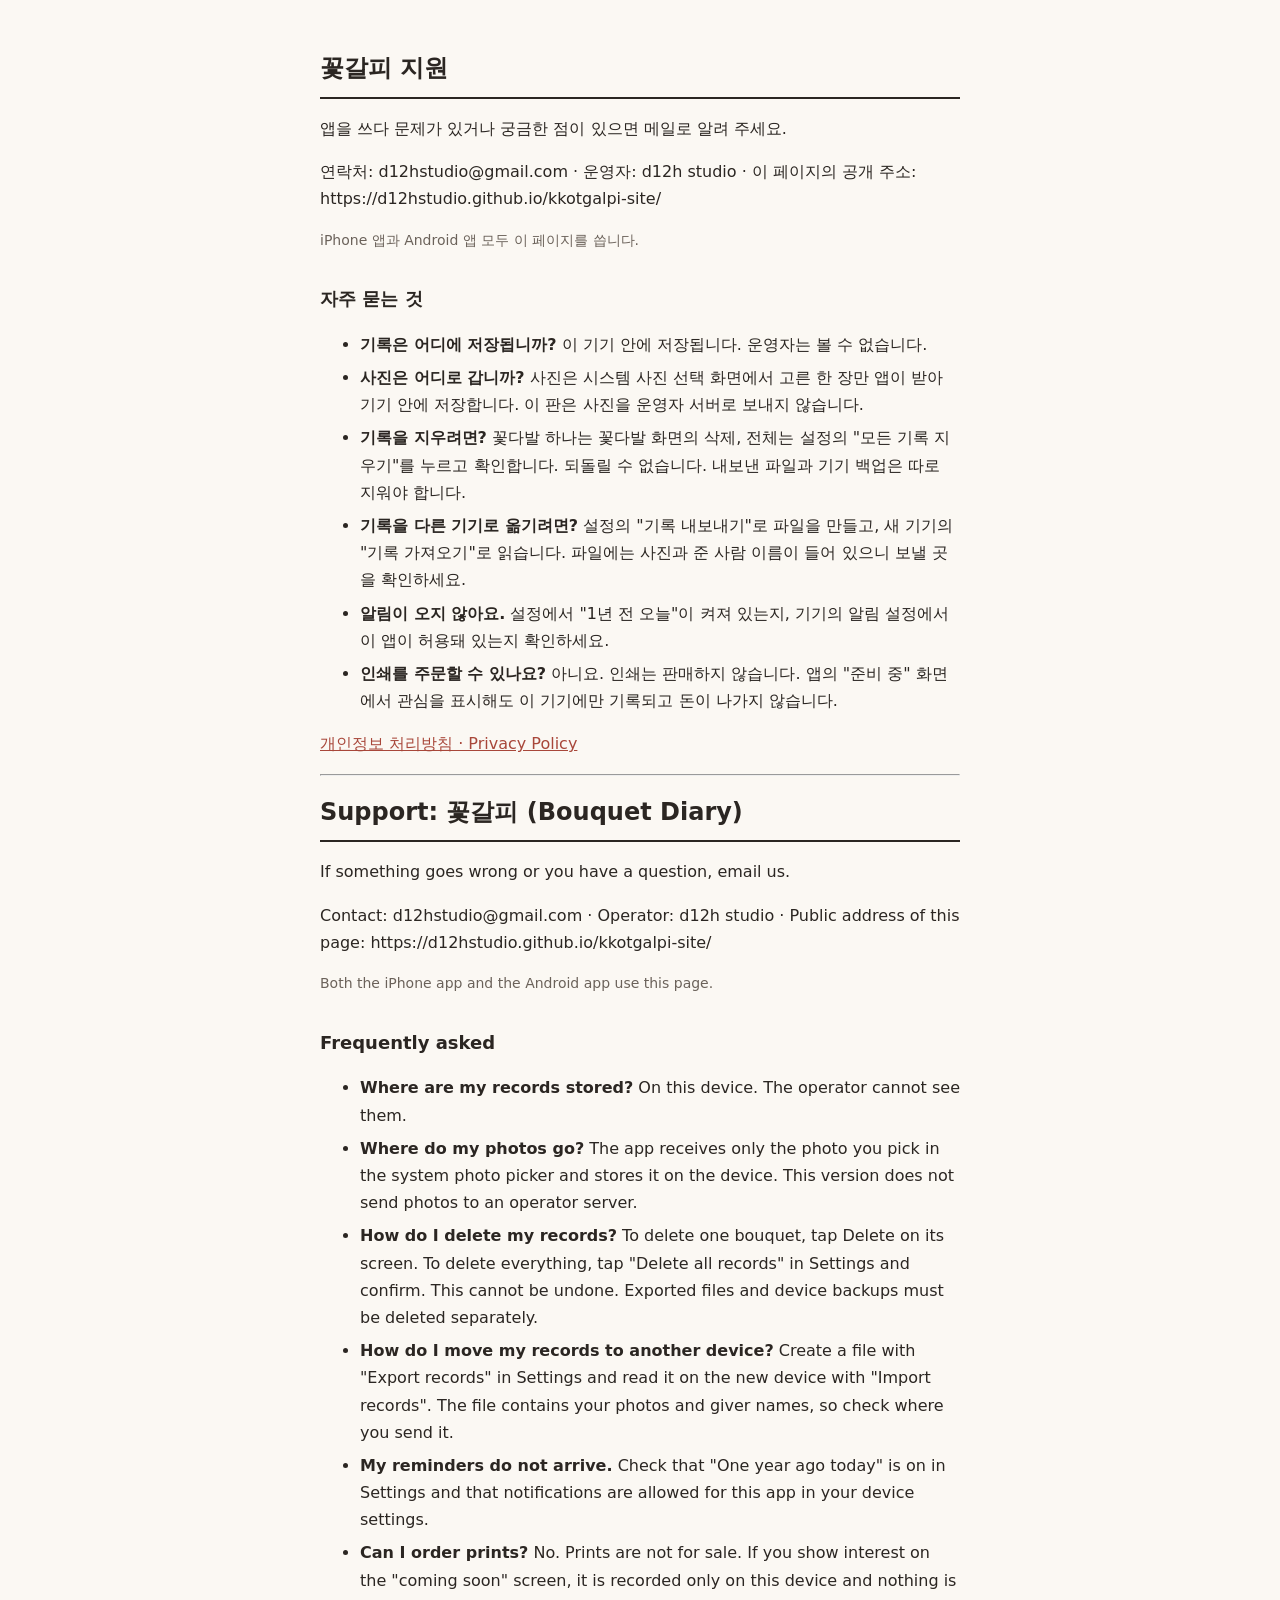
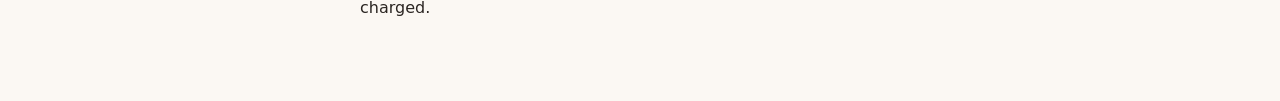
==== index.html @ 7ce9a590 "Add Kkotgalpi support and privacy policy pages Co-Authored-By: Claude Sonnet 5.5 <noreply@anthropic." ====
<!doctype html>
<html lang="ko"><head><meta charset="utf-8"><meta name="viewport" content="width=device-width,initial-scale=1">
<title>꽃갈피 지원 / Support</title><link rel="stylesheet" href="style.css"></head>
<body><main>
<h1>꽃갈피 지원</h1>
<p>앱을 쓰다 문제가 있거나 궁금한 점이 있으면 메일로 알려 주세요.</p>
<p>연락처: d12hstudio@gmail.com · 운영자: d12h studio · 이 페이지의 공개 주소: https://d12hstudio.github.io/kkotgalpi-site/</p>
<p class="note">iPhone 앱과 Android 앱 모두 이 페이지를 씁니다.</p>
<h2>자주 묻는 것</h2><ul>
<li id="a1"><b>기록은 어디에 저장됩니까?</b> 이 기기 안에 저장됩니다. 운영자는 볼 수 없습니다.</li>
<li id="a2"><b>사진은 어디로 갑니까?</b> 사진은 시스템 사진 선택 화면에서 고른 한 장만 앱이 받아 기기 안에 저장합니다. 이 판은 사진을 운영자 서버로 보내지 않습니다.</li>
<li id="a3"><b>기록을 지우려면?</b> 꽃다발 하나는 꽃다발 화면의 삭제, 전체는 설정의 &quot;모든 기록 지우기&quot;를 누르고 확인합니다. 되돌릴 수 없습니다. 내보낸 파일과 기기 백업은 따로 지워야 합니다.</li>
<li id="a4"><b>기록을 다른 기기로 옮기려면?</b> 설정의 &quot;기록 내보내기&quot;로 파일을 만들고, 새 기기의 &quot;기록 가져오기&quot;로 읽습니다. 파일에는 사진과 준 사람 이름이 들어 있으니 보낼 곳을 확인하세요.</li>
<li id="a5"><b>알림이 오지 않아요.</b> 설정에서 &quot;1년 전 오늘&quot;이 켜져 있는지, 기기의 알림 설정에서 이 앱이 허용돼 있는지 확인하세요.</li>
<li id="a6"><b>인쇄를 주문할 수 있나요?</b> 아니요. 인쇄는 판매하지 않습니다. 앱의 &quot;준비 중&quot; 화면에서 관심을 표시해도 이 기기에만 기록되고 돈이 나가지 않습니다.</li>
</ul>
<p><a href="privacy.html">개인정보 처리방침 · Privacy Policy</a></p>
<hr>
<h1>Support: 꽃갈피 (Bouquet Diary)</h1>
<p>If something goes wrong or you have a question, email us.</p>
<p>Contact: d12hstudio@gmail.com · Operator: d12h studio · Public address of this page: https://d12hstudio.github.io/kkotgalpi-site/</p>
<p class="note">Both the iPhone app and the Android app use this page.</p>
<h2>Frequently asked</h2><ul>
<li id="a1e"><b>Where are my records stored?</b> On this device. The operator cannot see them.</li>
<li id="a2e"><b>Where do my photos go?</b> The app receives only the photo you pick in the system photo picker and stores it on the device. This version does not send photos to an operator server.</li>
<li id="a3e"><b>How do I delete my records?</b> To delete one bouquet, tap Delete on its screen. To delete everything, tap &quot;Delete all records&quot; in Settings and confirm. This cannot be undone. Exported files and device backups must be deleted separately.</li>
<li id="a4e"><b>How do I move my records to another device?</b> Create a file with &quot;Export records&quot; in Settings and read it on the new device with &quot;Import records&quot;. The file contains your photos and giver names, so check where you send it.</li>
<li id="a5e"><b>My reminders do not arrive.</b> Check that &quot;One year ago today&quot; is on in Settings and that notifications are allowed for this app in your device settings.</li>
<li id="a6e"><b>Can I order prints?</b> No. Prints are not for sale. If you show interest on the &quot;coming soon&quot; screen, it is recorded only on this device and nothing is charged.</li>
</ul>
</main></body></html>
---- style.css ----
:root{--ink:#2b2622;--sub:#6b625a;--bg:#fbf8f3;--line:#2b2622;--mark:#a8473a;--draft:#fff1d6}
@media (prefers-color-scheme:dark){:root{--ink:#eee8e0;--sub:#b3aaa0;--bg:#1a1714;--line:#eee8e0;--mark:#e58f80;--draft:#3a3020}}
body{margin:0;background:var(--bg);color:var(--ink);font:16px/1.7 -apple-system,"Apple SD Gothic Neo",system-ui,sans-serif}
main{max-width:640px;margin:0 auto;padding:32px 16px 64px}
h1{font-size:24px;border-bottom:2px solid var(--line);padding-bottom:8px}
h2{font-size:18px;margin-top:32px}
a{color:var(--mark)}
.note{color:var(--sub);font-size:14px}
.draft{background:var(--draft);padding:8px 12px;font-size:14px}
ol.s{padding-left:1.4em}
li{margin:6px 0}
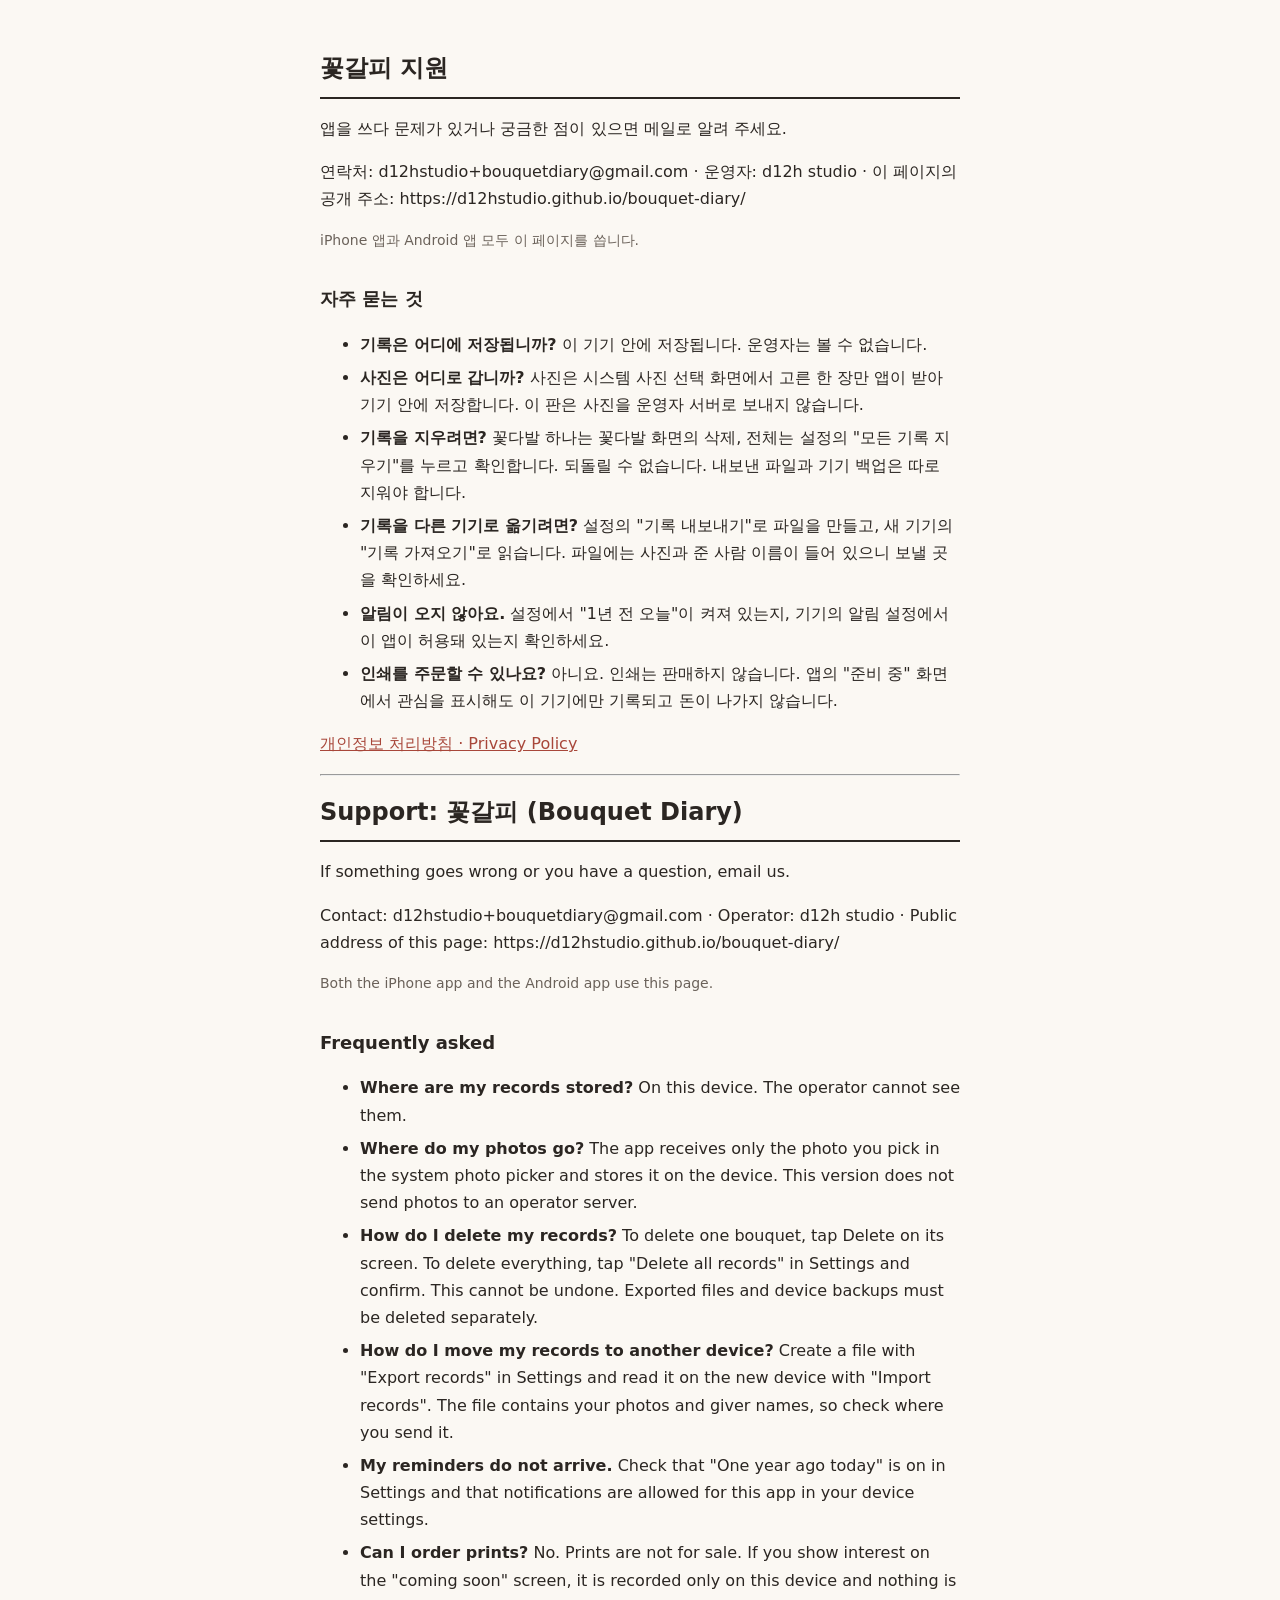
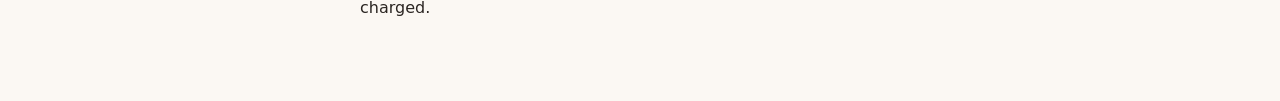
==== commit 1ffbcac9: "update index.html: bouquet-diary path, contact alias, location wording" ====
--- a/index.html
+++ b/index.html
@@ -4,7 +4,7 @@
 <body><main>
 <h1>꽃갈피 지원</h1>
 <p>앱을 쓰다 문제가 있거나 궁금한 점이 있으면 메일로 알려 주세요.</p>
-<p>연락처: d12hstudio@gmail.com · 운영자: d12h studio · 이 페이지의 공개 주소: https://d12hstudio.github.io/kkotgalpi-site/</p>
+<p>연락처: d12hstudio+bouquetdiary@gmail.com · 운영자: d12h studio · 이 페이지의 공개 주소: https://d12hstudio.github.io/bouquet-diary/</p>
 <p class="note">iPhone 앱과 Android 앱 모두 이 페이지를 씁니다.</p>
 <h2>자주 묻는 것</h2><ul>
 <li id="a1"><b>기록은 어디에 저장됩니까?</b> 이 기기 안에 저장됩니다. 운영자는 볼 수 없습니다.</li>
@@ -18,7 +18,7 @@
 <hr>
 <h1>Support: 꽃갈피 (Bouquet Diary)</h1>
 <p>If something goes wrong or you have a question, email us.</p>
-<p>Contact: d12hstudio@gmail.com · Operator: d12h studio · Public address of this page: https://d12hstudio.github.io/kkotgalpi-site/</p>
+<p>Contact: d12hstudio+bouquetdiary@gmail.com · Operator: d12h studio · Public address of this page: https://d12hstudio.github.io/bouquet-diary/</p>
 <p class="note">Both the iPhone app and the Android app use this page.</p>
 <h2>Frequently asked</h2><ul>
 <li id="a1e"><b>Where are my records stored?</b> On this device. The operator cannot see them.</li>
